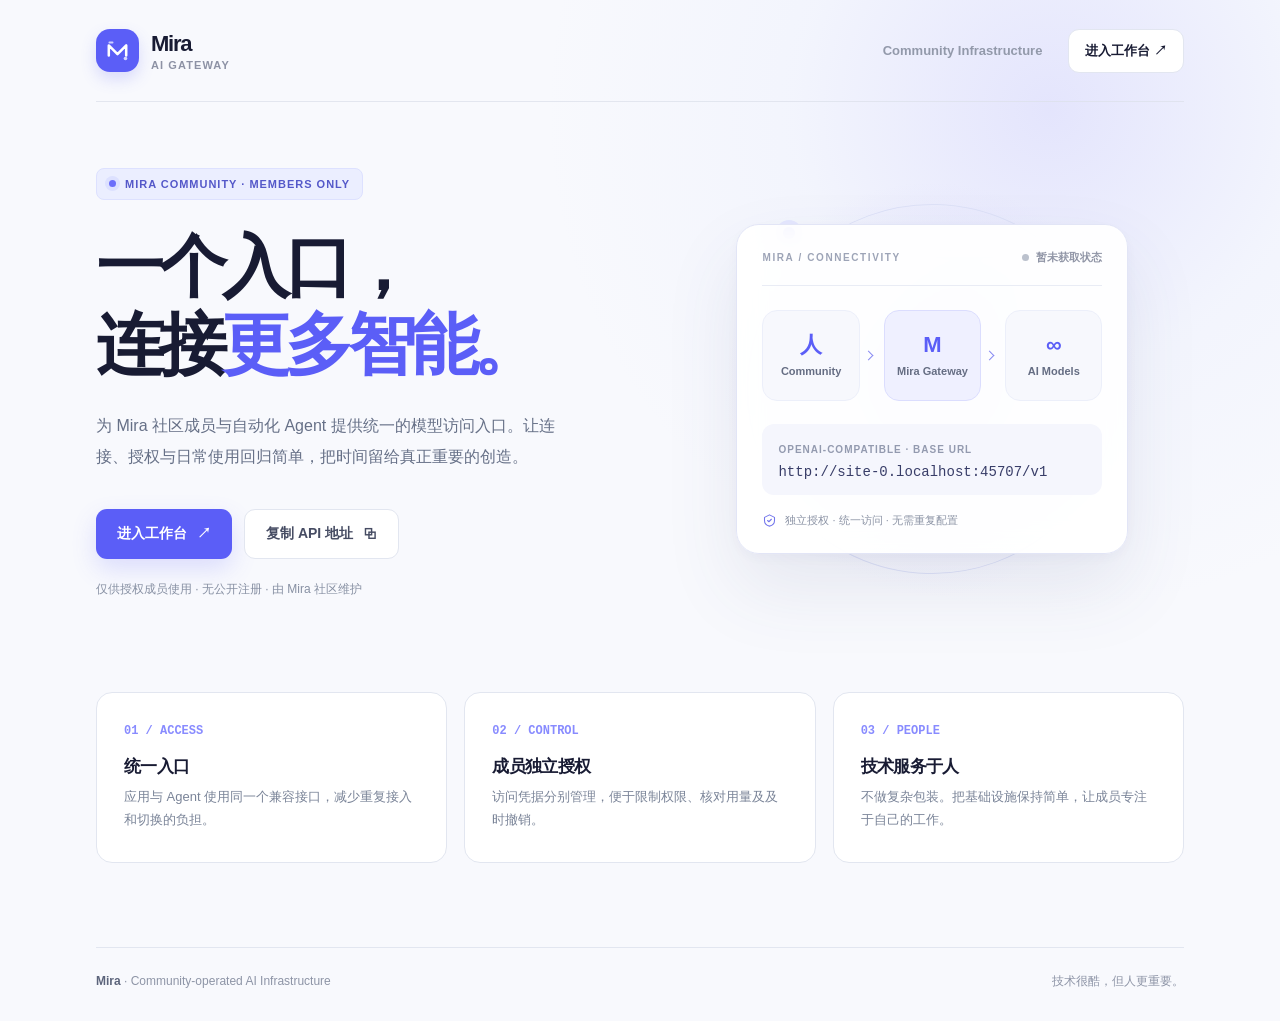
==== site/index.html @ a8c1aff8 "feat(site): add minimal Mira member gateway front page" ====
<!doctype html>
<html lang="zh-CN">
<head>
  <meta charset="utf-8">
  <meta name="viewport" content="width=device-width,initial-scale=1">
  <meta name="color-scheme" content="light">
  <meta name="theme-color" content="#F8F9FD">
  <meta name="description" content="Mira AI Gateway：面向 Mira 社区成员及自动化 Agent 的统一模型访问入口。">
  <title>Mira AI Gateway · 社区模型网关</title>
  <style>
    :root{color-scheme:light;--ink:#181B33;--muted:#667087;--accent:#5B5EF7;--line:#E2E6F0;--panel:#FFF;--bg:#F8F9FD}
    *{box-sizing:border-box}
    html{scroll-behavior:smooth}
    body{margin:0;min-width:320px;min-height:100vh;font-family:Inter,-apple-system,BlinkMacSystemFont,"PingFang SC","Microsoft YaHei",sans-serif;color:var(--ink);background:var(--bg);-webkit-font-smoothing:antialiased}
    a{color:inherit;text-decoration:none}
    button{font:inherit;cursor:pointer}
    .page{position:relative;overflow:hidden;min-height:100vh}
    .page:before{content:"";position:absolute;pointer-events:none;top:-440px;right:-320px;width:1100px;height:1100px;border-radius:50%;background:radial-gradient(circle,rgba(105,105,250,.14) 0,rgba(180,195,255,.08) 33%,transparent 65%)}
    .wrap{position:relative;max-width:1160px;margin:auto;padding:0 36px}
    header{height:102px;display:flex;align-items:center;justify-content:space-between;border-bottom:1px solid rgba(220,224,235,.75)}
    .brand{display:flex;align-items:center;gap:12px;font-weight:760;font-size:22px;letter-spacing:-.055em}
    .mark{width:43px;height:43px;display:grid;place-items:center;border-radius:14px;background:var(--accent);color:white;box-shadow:0 7px 16px rgba(91,94,247,.2)}
    .mark svg{height:29px;width:29px}
    .brand small{font-size:11px;letter-spacing:.10em;text-transform:uppercase;font-weight:700;color:#8D92A5;display:block;margin-top:2px}
    .nav{display:flex;align-items:center;gap:26px;font-size:13px;font-weight:650}
    .nav span{color:#9299AA}
    .nav a{border:1px solid var(--line);padding:12px 16px;border-radius:11px;background:#FFF;transition:box-shadow .2s}
    .nav a:hover{box-shadow:0 8px 25px rgba(30,42,96,.1)}
    .hero{display:grid;grid-template-columns:1.04fr .96fr;align-items:center;min-height:590px;padding-top:48px;padding-bottom:64px;gap:40px}
    .eyebrow{display:inline-flex;align-items:center;gap:9px;padding:9px 12px;background:#EBEEFF;color:#5458C9;border:1px solid #DDE1FF;border-radius:8px;font-size:11px;letter-spacing:.09em;font-weight:760;text-transform:uppercase}
    .eyebrow i{width:7px;height:7px;background:#6B6EFA;border-radius:50%;box-shadow:0 0 0 4px #DDE1FF}
    h1{font-size:clamp(46px,5.3vw,72px);font-weight:780;letter-spacing:-.075em;line-height:1.16;margin:28px 0 25px}
    h1 em{font-style:normal;color:var(--accent)}
    .intro{color:var(--muted);font-size:16px;line-height:1.95;max-width:490px;margin:0}
    .actions{display:flex;gap:12px;align-items:center;flex-wrap:wrap;margin-top:37px}
    .btn{display:inline-flex;align-items:center;justify-content:center;gap:10px;min-height:50px;padding:0 21px;border-radius:11px;font-size:14px;font-weight:680;transition:transform .2s,box-shadow .2s}
    .btn:hover{transform:translateY(-2px)}
    .primary{background:var(--accent);color:#FFF;box-shadow:0 10px 24px rgba(91,94,247,.18)}
    .secondary{background:#FFF;color:#464C63;border:1px solid var(--line)}
    .note{margin-top:22px;color:#8790A3;font-size:12px}
    .visual{position:relative;min-height:412px;display:grid;place-items:center}
    .halo{position:absolute;width:420px;height:420px;border-radius:50%;background:radial-gradient(circle,rgba(91,94,247,.14),rgba(176,167,246,.07) 50%,transparent 70%)}
    .orbit{position:absolute;border:1px solid #DDE1F7;border-radius:50%;width:370px;height:370px;transform:rotate(-20deg)}
    .orbit.two{width:280px;height:280px;border-style:dashed;border-color:#CCD4F0;transform:rotate(19deg)}
    .dot{position:absolute;width:12px;height:12px;border-radius:50%;background:#5B5EF7;top:44px;left:102px;box-shadow:0 0 0 7px #E5E7FF}
    .flowbox{position:relative;width:100%;max-width:392px;padding:25px;border:1px solid #E2E5F6;background:rgba(255,255,255,.92);box-shadow:0 35px 75px rgba(67,74,130,.10),0 4px 16px rgba(78,87,153,.04);border-radius:23px;backdrop-filter:blur(14px)}
    .flowtop{display:flex;justify-content:space-between;align-items:center;padding-bottom:20px;border-bottom:1px solid #E9ECF5}
    .micro{font-size:10px;font-weight:750;letter-spacing:.16em;color:#9DA4B7}
    .service{font-size:11px;font-weight:650;color:#358E77;display:flex;align-items:center;gap:7px}
    .service i{display:block;width:7px;height:7px;border-radius:50%;background:#46BCA0}
    .service.offline{color:#9095A6}.service.offline i{background:#BBC1CD}
    .network{display:flex;align-items:center;justify-content:space-between;margin-top:24px;gap:12px}
    .node{width:100px;min-height:91px;text-align:center;display:flex;flex-direction:column;align-items:center;justify-content:center;gap:9px;background:#F7F8FD;border:1px solid #ECEFFA;border-radius:15px;color:#656D83;font-size:11px;font-weight:650}
    .node strong{font-size:22px;color:var(--accent);font-weight:760;line-height:1}
    .connector{height:1px;background:linear-gradient(90deg,#BEC5FB,#8E90F7);flex:1;position:relative}
    .connector:after{content:"";width:6px;height:6px;transform:rotate(45deg);border-top:1px solid #898BF2;border-right:1px solid #898BF2;position:absolute;right:0;top:-3px}
    .flowlabel{margin-top:23px;background:#F5F6FD;border-radius:12px;padding:15px 16px}
    .flowlabel span{font-size:10px;font-weight:720;letter-spacing:.10em;color:#939AAF}
    .flowlabel code{display:block;font-size:14px;word-break:break-all;color:#383D68;margin-top:7px;font-family:ui-monospace,SFMono-Regular,Menlo,Monaco,monospace}
    .flowbottom{margin-top:18px;display:flex;align-items:center;gap:8px;color:#8B93A5;font-size:11px}
    .flowbottom svg{color:#7376EB}
    .section{display:grid;grid-template-columns:repeat(3,minmax(0,1fr));gap:17px;margin-bottom:84px}
    .feature{background:#FFF;border:1px solid var(--line);border-radius:16px;padding:27px 27px 30px;min-height:167px}
    .feature .num{font-family:ui-monospace,SFMono-Regular,Menlo,monospace;font-size:12px;font-weight:740;color:#888BFF}
    .feature h2{font-size:17px;font-weight:720;letter-spacing:-.04em;margin:17px 0 8px}
    .feature p{font-size:13px;color:#7A8498;line-height:1.75;margin:0}
    footer{border-top:1px solid var(--line);padding:25px 0 31px;display:flex;justify-content:space-between;gap:15px;align-items:center;font-size:12px;color:#8D94A6}
    footer strong{color:#5C647B;font-weight:700}
    .toast{position:fixed;bottom:28px;left:50%;transform:translate(-50%,16px);background:#232645;color:white;border-radius:10px;padding:11px 18px;font-size:13px;box-shadow:0 16px 36px rgba(30,35,80,.19);opacity:0;transition:.2s;pointer-events:none}
    .toast.show{opacity:1;transform:translate(-50%,0)}
    @media(max-width:930px){.hero{grid-template-columns:1fr;padding-top:64px;gap:0}.visual{min-height:420px}.section{margin-bottom:56px}}
    @media(max-width:640px){.wrap{padding:0 22px}header{height:82px}.brand{font-size:19px}.mark{width:39px;height:39px}.nav{gap:0}.nav span{display:none}.nav a{font-size:12px;padding:11px 13px}.hero{padding-top:58px;padding-bottom:15px;min-height:auto}.intro{font-size:14px}.visual{min-height:370px}.flowbox{max-width:350px;padding:18px}.halo{width:330px;height:330px}.orbit{width:320px;height:320px}.orbit.two{width:244px;height:244px}.section{grid-template-columns:1fr;gap:12px}.feature{min-height:auto;padding:20px 22px}.feature h2{margin-top:12px}footer{flex-direction:column;align-items:flex-start}}
    @media(prefers-reduced-motion:reduce){*{scroll-behavior:auto!important;transition:none!important}}
  </style>
</head>
<body>
  <div class="page">
    <div class="wrap">
      <header>
        <a class="brand" href="/" aria-label="Mira AI Gateway 首页">
          <span class="mark" aria-hidden="true">
            <svg viewBox="0 0 40 40" fill="none" xmlns="http://www.w3.org/2000/svg"><path d="M8 27V13L20 25L32 13V27" stroke="white" stroke-width="3.5" stroke-linecap="round" stroke-linejoin="round"/><path d="M9 9L13 9" stroke="#CECFFF" stroke-width="3" stroke-linecap="round"/><circle cx="31" cy="31" r="2.5" fill="#D6D7FF"/></svg>
          </span>
          <span>Mira <small>AI Gateway</small></span>
        </a>
        <nav class="nav" aria-label="导航"><span>Community Infrastructure</span><a href="/sign-in">进入工作台 ↗</a></nav>
      </header>
      <main>
        <section class="hero" aria-labelledby="hero-title">
          <div>
            <div class="eyebrow"><i aria-hidden="true"></i> MIRA COMMUNITY · MEMBERS ONLY</div>
            <h1 id="hero-title">一个入口，<br>连接<em>更多智能。</em></h1>
            <p class="intro">为 Mira 社区成员与自动化 Agent 提供统一的模型访问入口。让连接、授权与日常使用回归简单，把时间留给真正重要的创造。</p>
            <div class="actions">
              <a class="btn primary" href="/sign-in">进入工作台 <span aria-hidden="true">↗</span></a>
              <button class="btn secondary" type="button" id="copy-api" aria-label="复制 API Base URL">复制 API 地址 <span aria-hidden="true">⧉</span></button>
            </div>
            <p class="note">仅供授权成员使用 · 无公开注册 · 由 Mira 社区维护</p>
          </div>
          <div class="visual" aria-label="Mira 网关连接示意">
            <div class="halo" aria-hidden="true"></div><div class="orbit" aria-hidden="true"></div><div class="orbit two" aria-hidden="true"></div><div class="dot" aria-hidden="true"></div>
            <div class="flowbox">
              <div class="flowtop"><span class="micro">MIRA / CONNECTIVITY</span><span class="service offline" id="service-status"><i aria-hidden="true"></i><span>检测连接中</span></span></div>
              <div class="network">
                <div class="node"><strong>人</strong><span>Community</span></div>
                <div class="connector" aria-hidden="true"></div>
                <div class="node" style="background:#EFF0FF;border-color:#DBDDFE"><strong>M</strong><span>Mira Gateway</span></div>
                <div class="connector" aria-hidden="true"></div>
                <div class="node"><strong>∞</strong><span>AI Models</span></div>
              </div>
              <div class="flowlabel"><span>OPENAI-COMPATIBLE · BASE URL</span><code id="base-url">/v1</code></div>
              <div class="flowbottom">
                <svg width="15" height="15" viewBox="0 0 24 24" fill="none" aria-hidden="true"><path d="M12 3l8 4v5c0 5-3 8-8 9-5-1-8-4-8-9V7l8-4z" stroke="currentColor" stroke-width="1.7" stroke-linejoin="round"/><path d="m9 12 2 2 4-4" stroke="currentColor" stroke-width="1.7" stroke-linecap="round" stroke-linejoin="round"/></svg>
                独立授权 · 统一访问 · 无需重复配置
              </div>
            </div>
          </div>
        </section>
        <section class="section" aria-label="服务特点">
          <article class="feature"><span class="num">01 / ACCESS</span><h2>统一入口</h2><p>应用与 Agent 使用同一个兼容接口，减少重复接入和切换的负担。</p></article>
          <article class="feature"><span class="num">02 / CONTROL</span><h2>成员独立授权</h2><p>访问凭据分别管理，便于限制权限、核对用量及及时撤销。</p></article>
          <article class="feature"><span class="num">03 / PEOPLE</span><h2>技术服务于人</h2><p>不做复杂包装。把基础设施保持简单，让成员专注于自己的工作。</p></article>
        </section>
      </main>
      <footer><span><strong>Mira</strong> · Community-operated AI Infrastructure</span><span>技术很酷，但人更重要。</span></footer>
    </div>
  </div>
  <div class="toast" id="toast" role="status" aria-live="polite"></div>
  <script>
    (function () {
      var base = window.location.origin + '/v1';
      var code = document.getElementById('base-url');
      var btn = document.getElementById('copy-api');
      var toast = document.getElementById('toast');
      var status = document.getElementById('service-status');
      var timer;
      code.textContent = base;
      btn.addEventListener('click', async function () {
        try {
          await navigator.clipboard.writeText(base);
          toast.textContent = 'API 地址已复制';
        } catch (e) {
          toast.textContent = '请复制卡片中的 API 地址';
        }
        toast.classList.add('show');
        clearTimeout(timer);
        timer = setTimeout(function(){ toast.classList.remove('show'); }, 2200);
      });
      fetch('/api/status', {cache:'no-store', credentials:'omit'})
        .then(function(r){ if(!r.ok) throw Error('offline'); return r.json(); })
        .then(function(d){if(d.success!==true) throw Error('offline');status.classList.remove('offline');status.lastElementChild.textContent = '服务在线';})
        .catch(function(){status.classList.add('offline');status.lastElementChild.textContent = '暂未获取状态';});
    })();
  </script>
</body>
</html>
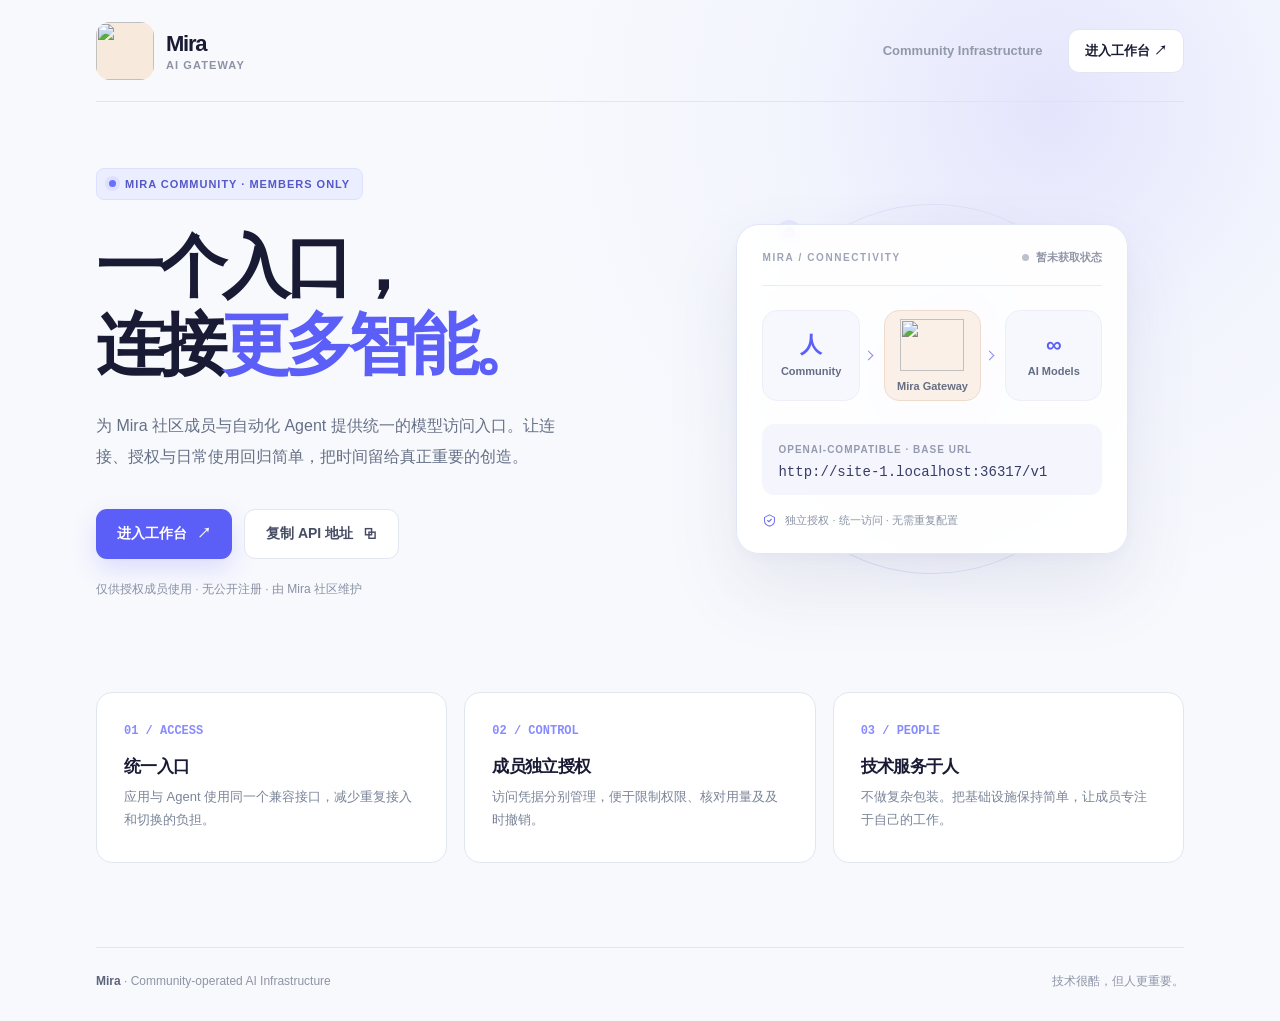
==== commit 1baf6dce: "fix(site): use official Mira logo asset in header, diagram, and favicon" ====
--- a/site/index.html
+++ b/site/index.html
@@ -6,6 +6,7 @@
   <meta name="color-scheme" content="light">
   <meta name="theme-color" content="#F8F9FD">
   <meta name="description" content="Mira AI Gateway：面向 Mira 社区成员及自动化 Agent 的统一模型访问入口。">
+  <link rel="icon" type="image/png" href="https://assets.tomz.io/images/mira-logo.png">
   <title>Mira AI Gateway · 社区模型网关</title>
   <style>
     :root{color-scheme:light;--ink:#181B33;--muted:#667087;--accent:#5B5EF7;--line:#E2E6F0;--panel:#FFF;--bg:#F8F9FD}
@@ -19,8 +20,9 @@
     .wrap{position:relative;max-width:1160px;margin:auto;padding:0 36px}
     header{height:102px;display:flex;align-items:center;justify-content:space-between;border-bottom:1px solid rgba(220,224,235,.75)}
     .brand{display:flex;align-items:center;gap:12px;font-weight:760;font-size:22px;letter-spacing:-.055em}
-    .mark{width:43px;height:43px;display:grid;place-items:center;border-radius:14px;background:var(--accent);color:white;box-shadow:0 7px 16px rgba(91,94,247,.2)}
-    .mark svg{height:29px;width:29px}
+    .mark{width:58px;height:58px;display:grid;place-items:center;border-radius:14px;background:#F7EADC;overflow:hidden;flex-shrink:0}
+    .mark img{display:block;width:100%;height:100%;object-fit:contain}
+    .node .gateway-logo{display:block;width:64px;height:52px;object-fit:contain}
     .brand small{font-size:11px;letter-spacing:.10em;text-transform:uppercase;font-weight:700;color:#8D92A5;display:block;margin-top:2px}
     .nav{display:flex;align-items:center;gap:26px;font-size:13px;font-weight:650}
     .nav span{color:#9299AA}
@@ -69,7 +71,7 @@
     .toast{position:fixed;bottom:28px;left:50%;transform:translate(-50%,16px);background:#232645;color:white;border-radius:10px;padding:11px 18px;font-size:13px;box-shadow:0 16px 36px rgba(30,35,80,.19);opacity:0;transition:.2s;pointer-events:none}
     .toast.show{opacity:1;transform:translate(-50%,0)}
     @media(max-width:930px){.hero{grid-template-columns:1fr;padding-top:64px;gap:0}.visual{min-height:420px}.section{margin-bottom:56px}}
-    @media(max-width:640px){.wrap{padding:0 22px}header{height:82px}.brand{font-size:19px}.mark{width:39px;height:39px}.nav{gap:0}.nav span{display:none}.nav a{font-size:12px;padding:11px 13px}.hero{padding-top:58px;padding-bottom:15px;min-height:auto}.intro{font-size:14px}.visual{min-height:370px}.flowbox{max-width:350px;padding:18px}.halo{width:330px;height:330px}.orbit{width:320px;height:320px}.orbit.two{width:244px;height:244px}.section{grid-template-columns:1fr;gap:12px}.feature{min-height:auto;padding:20px 22px}.feature h2{margin-top:12px}footer{flex-direction:column;align-items:flex-start}}
+    @media(max-width:640px){.wrap{padding:0 22px}header{height:82px}.brand{font-size:19px}.mark{width:51px;height:51px}.nav{gap:0}.nav span{display:none}.nav a{font-size:12px;padding:11px 13px}.hero{padding-top:58px;padding-bottom:15px;min-height:auto}.intro{font-size:14px}.visual{min-height:370px}.flowbox{max-width:350px;padding:18px}.halo{width:330px;height:330px}.orbit{width:320px;height:320px}.orbit.two{width:244px;height:244px}.section{grid-template-columns:1fr;gap:12px}.feature{min-height:auto;padding:20px 22px}.feature h2{margin-top:12px}footer{flex-direction:column;align-items:flex-start}}
     @media(prefers-reduced-motion:reduce){*{scroll-behavior:auto!important;transition:none!important}}
   </style>
 </head>
@@ -79,7 +81,7 @@
       <header>
         <a class="brand" href="/" aria-label="Mira AI Gateway 首页">
           <span class="mark" aria-hidden="true">
-            <svg viewBox="0 0 40 40" fill="none" xmlns="http://www.w3.org/2000/svg"><path d="M8 27V13L20 25L32 13V27" stroke="white" stroke-width="3.5" stroke-linecap="round" stroke-linejoin="round"/><path d="M9 9L13 9" stroke="#CECFFF" stroke-width="3" stroke-linecap="round"/><circle cx="31" cy="31" r="2.5" fill="#D6D7FF"/></svg>
+            <img src="https://assets.tomz.io/images/mira-logo.png" alt="" width="58" height="58" loading="eager">
           </span>
           <span>Mira <small>AI Gateway</small></span>
         </a>
@@ -104,7 +106,7 @@
               <div class="network">
                 <div class="node"><strong>人</strong><span>Community</span></div>
                 <div class="connector" aria-hidden="true"></div>
-                <div class="node" style="background:#EFF0FF;border-color:#DBDDFE"><strong>M</strong><span>Mira Gateway</span></div>
+                <div class="node" style="background:#FAF0E8;border-color:#EEDBCD"><img class="gateway-logo" src="https://assets.tomz.io/images/mira-logo.png" width="64" height="52" alt="" loading="lazy"><span>Mira Gateway</span></div>
                 <div class="connector" aria-hidden="true"></div>
                 <div class="node"><strong>∞</strong><span>AI Models</span></div>
               </div>
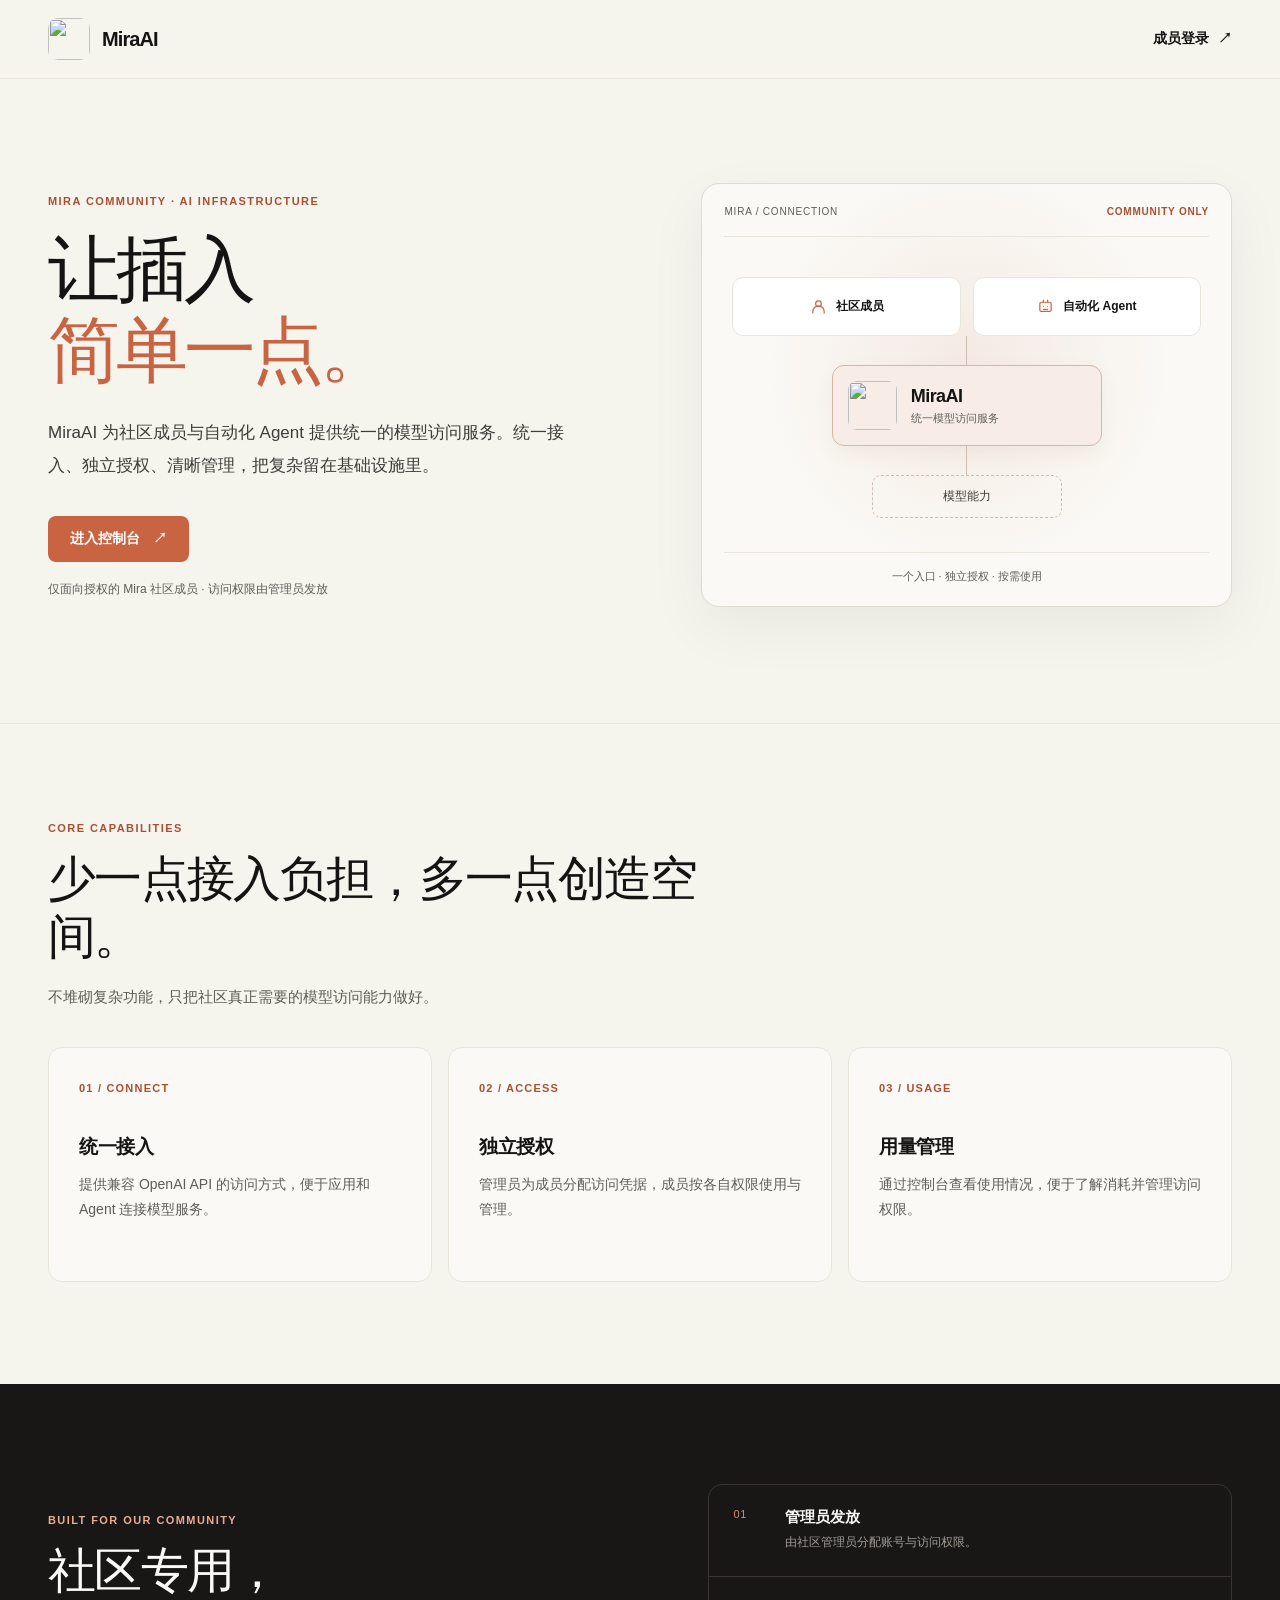
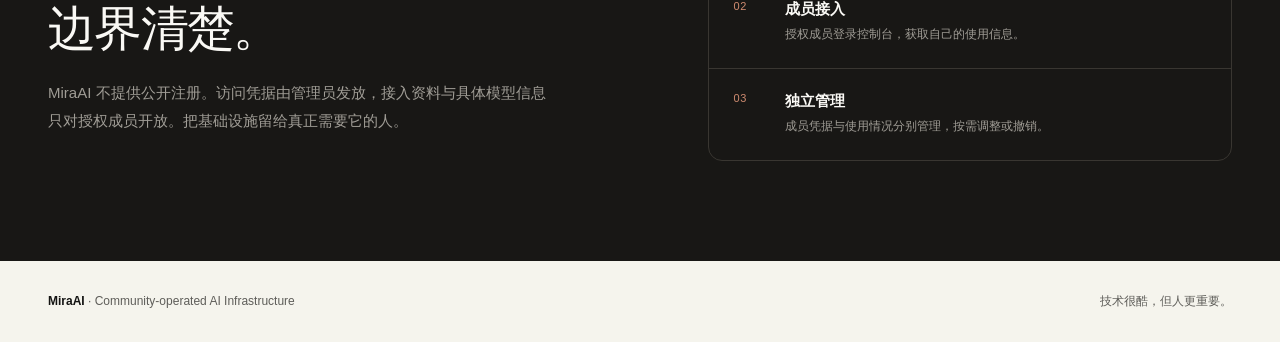
==== commit 66235138: "feat(site): align MiraAI landing with Folio visual language" ====
--- a/site/index.html
+++ b/site/index.html
@@ -4,155 +4,213 @@
   <meta charset="utf-8">
   <meta name="viewport" content="width=device-width,initial-scale=1">
   <meta name="color-scheme" content="light">
-  <meta name="theme-color" content="#F8F9FD">
-  <meta name="description" content="Mira AI Gateway：面向 Mira 社区成员及自动化 Agent 的统一模型访问入口。">
+  <meta name="theme-color" content="#f5f4ed">
+  <meta name="description" content="MiraAI 是面向 Mira 社区成员与自动化 Agent 的统一模型访问服务。让插入简单一点。">
   <link rel="icon" type="image/png" href="https://assets.tomz.io/images/mira-logo.png">
-  <title>Mira AI Gateway · 社区模型网关</title>
+  <title>MiraAI · 让插入简单一点。</title>
   <style>
-    :root{color-scheme:light;--ink:#181B33;--muted:#667087;--accent:#5B5EF7;--line:#E2E6F0;--panel:#FFF;--bg:#F8F9FD}
-    *{box-sizing:border-box}
-    html{scroll-behavior:smooth}
-    body{margin:0;min-width:320px;min-height:100vh;font-family:Inter,-apple-system,BlinkMacSystemFont,"PingFang SC","Microsoft YaHei",sans-serif;color:var(--ink);background:var(--bg);-webkit-font-smoothing:antialiased}
-    a{color:inherit;text-decoration:none}
-    button{font:inherit;cursor:pointer}
-    .page{position:relative;overflow:hidden;min-height:100vh}
-    .page:before{content:"";position:absolute;pointer-events:none;top:-440px;right:-320px;width:1100px;height:1100px;border-radius:50%;background:radial-gradient(circle,rgba(105,105,250,.14) 0,rgba(180,195,255,.08) 33%,transparent 65%)}
-    .wrap{position:relative;max-width:1160px;margin:auto;padding:0 36px}
-    header{height:102px;display:flex;align-items:center;justify-content:space-between;border-bottom:1px solid rgba(220,224,235,.75)}
-    .brand{display:flex;align-items:center;gap:12px;font-weight:760;font-size:22px;letter-spacing:-.055em}
-    .mark{width:58px;height:58px;display:grid;place-items:center;border-radius:14px;background:#F7EADC;overflow:hidden;flex-shrink:0}
-    .mark img{display:block;width:100%;height:100%;object-fit:contain}
-    .node .gateway-logo{display:block;width:64px;height:52px;object-fit:contain}
-    .brand small{font-size:11px;letter-spacing:.10em;text-transform:uppercase;font-weight:700;color:#8D92A5;display:block;margin-top:2px}
-    .nav{display:flex;align-items:center;gap:26px;font-size:13px;font-weight:650}
-    .nav span{color:#9299AA}
-    .nav a{border:1px solid var(--line);padding:12px 16px;border-radius:11px;background:#FFF;transition:box-shadow .2s}
-    .nav a:hover{box-shadow:0 8px 25px rgba(30,42,96,.1)}
-    .hero{display:grid;grid-template-columns:1.04fr .96fr;align-items:center;min-height:590px;padding-top:48px;padding-bottom:64px;gap:40px}
-    .eyebrow{display:inline-flex;align-items:center;gap:9px;padding:9px 12px;background:#EBEEFF;color:#5458C9;border:1px solid #DDE1FF;border-radius:8px;font-size:11px;letter-spacing:.09em;font-weight:760;text-transform:uppercase}
-    .eyebrow i{width:7px;height:7px;background:#6B6EFA;border-radius:50%;box-shadow:0 0 0 4px #DDE1FF}
-    h1{font-size:clamp(46px,5.3vw,72px);font-weight:780;letter-spacing:-.075em;line-height:1.16;margin:28px 0 25px}
-    h1 em{font-style:normal;color:var(--accent)}
-    .intro{color:var(--muted);font-size:16px;line-height:1.95;max-width:490px;margin:0}
-    .actions{display:flex;gap:12px;align-items:center;flex-wrap:wrap;margin-top:37px}
-    .btn{display:inline-flex;align-items:center;justify-content:center;gap:10px;min-height:50px;padding:0 21px;border-radius:11px;font-size:14px;font-weight:680;transition:transform .2s,box-shadow .2s}
-    .btn:hover{transform:translateY(-2px)}
-    .primary{background:var(--accent);color:#FFF;box-shadow:0 10px 24px rgba(91,94,247,.18)}
-    .secondary{background:#FFF;color:#464C63;border:1px solid var(--line)}
-    .note{margin-top:22px;color:#8790A3;font-size:12px}
-    .visual{position:relative;min-height:412px;display:grid;place-items:center}
-    .halo{position:absolute;width:420px;height:420px;border-radius:50%;background:radial-gradient(circle,rgba(91,94,247,.14),rgba(176,167,246,.07) 50%,transparent 70%)}
-    .orbit{position:absolute;border:1px solid #DDE1F7;border-radius:50%;width:370px;height:370px;transform:rotate(-20deg)}
-    .orbit.two{width:280px;height:280px;border-style:dashed;border-color:#CCD4F0;transform:rotate(19deg)}
-    .dot{position:absolute;width:12px;height:12px;border-radius:50%;background:#5B5EF7;top:44px;left:102px;box-shadow:0 0 0 7px #E5E7FF}
-    .flowbox{position:relative;width:100%;max-width:392px;padding:25px;border:1px solid #E2E5F6;background:rgba(255,255,255,.92);box-shadow:0 35px 75px rgba(67,74,130,.10),0 4px 16px rgba(78,87,153,.04);border-radius:23px;backdrop-filter:blur(14px)}
-    .flowtop{display:flex;justify-content:space-between;align-items:center;padding-bottom:20px;border-bottom:1px solid #E9ECF5}
-    .micro{font-size:10px;font-weight:750;letter-spacing:.16em;color:#9DA4B7}
-    .service{font-size:11px;font-weight:650;color:#358E77;display:flex;align-items:center;gap:7px}
-    .service i{display:block;width:7px;height:7px;border-radius:50%;background:#46BCA0}
-    .service.offline{color:#9095A6}.service.offline i{background:#BBC1CD}
-    .network{display:flex;align-items:center;justify-content:space-between;margin-top:24px;gap:12px}
-    .node{width:100px;min-height:91px;text-align:center;display:flex;flex-direction:column;align-items:center;justify-content:center;gap:9px;background:#F7F8FD;border:1px solid #ECEFFA;border-radius:15px;color:#656D83;font-size:11px;font-weight:650}
-    .node strong{font-size:22px;color:var(--accent);font-weight:760;line-height:1}
-    .connector{height:1px;background:linear-gradient(90deg,#BEC5FB,#8E90F7);flex:1;position:relative}
-    .connector:after{content:"";width:6px;height:6px;transform:rotate(45deg);border-top:1px solid #898BF2;border-right:1px solid #898BF2;position:absolute;right:0;top:-3px}
-    .flowlabel{margin-top:23px;background:#F5F6FD;border-radius:12px;padding:15px 16px}
-    .flowlabel span{font-size:10px;font-weight:720;letter-spacing:.10em;color:#939AAF}
-    .flowlabel code{display:block;font-size:14px;word-break:break-all;color:#383D68;margin-top:7px;font-family:ui-monospace,SFMono-Regular,Menlo,Monaco,monospace}
-    .flowbottom{margin-top:18px;display:flex;align-items:center;gap:8px;color:#8B93A5;font-size:11px}
-    .flowbottom svg{color:#7376EB}
-    .section{display:grid;grid-template-columns:repeat(3,minmax(0,1fr));gap:17px;margin-bottom:84px}
-    .feature{background:#FFF;border:1px solid var(--line);border-radius:16px;padding:27px 27px 30px;min-height:167px}
-    .feature .num{font-family:ui-monospace,SFMono-Regular,Menlo,monospace;font-size:12px;font-weight:740;color:#888BFF}
-    .feature h2{font-size:17px;font-weight:720;letter-spacing:-.04em;margin:17px 0 8px}
-    .feature p{font-size:13px;color:#7A8498;line-height:1.75;margin:0}
-    footer{border-top:1px solid var(--line);padding:25px 0 31px;display:flex;justify-content:space-between;gap:15px;align-items:center;font-size:12px;color:#8D94A6}
-    footer strong{color:#5C647B;font-weight:700}
-    .toast{position:fixed;bottom:28px;left:50%;transform:translate(-50%,16px);background:#232645;color:white;border-radius:10px;padding:11px 18px;font-size:13px;box-shadow:0 16px 36px rgba(30,35,80,.19);opacity:0;transition:.2s;pointer-events:none}
-    .toast.show{opacity:1;transform:translate(-50%,0)}
-    @media(max-width:930px){.hero{grid-template-columns:1fr;padding-top:64px;gap:0}.visual{min-height:420px}.section{margin-bottom:56px}}
-    @media(max-width:640px){.wrap{padding:0 22px}header{height:82px}.brand{font-size:19px}.mark{width:51px;height:51px}.nav{gap:0}.nav span{display:none}.nav a{font-size:12px;padding:11px 13px}.hero{padding-top:58px;padding-bottom:15px;min-height:auto}.intro{font-size:14px}.visual{min-height:370px}.flowbox{max-width:350px;padding:18px}.halo{width:330px;height:330px}.orbit{width:320px;height:320px}.orbit.two{width:244px;height:244px}.section{grid-template-columns:1fr;gap:12px}.feature{min-height:auto;padding:20px 22px}.feature h2{margin-top:12px}footer{flex-direction:column;align-items:flex-start}}
-    @media(prefers-reduced-motion:reduce){*{scroll-behavior:auto!important;transition:none!important}}
+    :root {
+      color-scheme: light;
+      --primary: #c96442;
+      --primary-active: #a95034;
+      --ink: #141413;
+      --body: #3d3d3a;
+      --muted: #5e5d59;
+      --hairline: #e8e6dc;
+      --canvas: #f5f4ed;
+      --surface: #faf9f5;
+      --soft: #e8e6dc;
+      --dark: #181715;
+      --dark-elevated: #252320;
+      --on-dark: #faf9f5;
+      --on-dark-muted: #a09d96;
+      --font-display: Georgia, "Iowan Old Style", "Songti SC", "Noto Serif CJK SC", serif;
+      --font-body: -apple-system, BlinkMacSystemFont, "Segoe UI", "PingFang SC", "Microsoft YaHei", sans-serif;
+    }
+    * { box-sizing: border-box; }
+    html { scroll-behavior: smooth; }
+    body { margin: 0; min-width: 320px; background: var(--canvas); color: var(--ink); font-family: var(--font-body); -webkit-font-smoothing: antialiased; }
+    a { color: inherit; text-decoration: none; }
+    a:focus-visible { outline: 3px solid var(--primary); outline-offset: 4px; }
+    .container { width: min(1184px, calc(100% - 88px)); margin-inline: auto; }
+    .eyebrow { font-size: 11px; font-weight: 700; letter-spacing: .13em; color: var(--primary-active); text-transform: uppercase; }
+    .site-header { border-bottom: 1px solid var(--hairline); }
+    .site-header__inner { height: 78px; display: flex; align-items: center; justify-content: space-between; gap: 24px; }
+    .brand { display: inline-flex; align-items: center; gap: 12px; font-size: 20px; font-weight: 730; letter-spacing: -.045em; }
+    .brand__logo { width: 42px; height: 42px; display: block; border-radius: 10px; background: var(--canvas); object-fit: contain; }
+    .header-link { display: inline-flex; align-items: center; gap: 9px; padding: 10px 0; font-size: 14px; font-weight: 600; }
+    .header-link:hover { color: var(--primary-active); }
+    .hero { display: grid; grid-template-columns: minmax(0, 1fr) minmax(350px, .92fr); align-items: center; gap: clamp(32px, 6vw, 92px); padding-block: 104px 116px; }
+    .hero__copy { max-width: 610px; }
+    .hero h1 { margin: 21px 0 24px; font-family: var(--font-display); font-size: clamp(52px, 5.6vw, 80px); font-weight: 500; letter-spacing: -.055em; line-height: 1.13; }
+    .hero h1 span { color: var(--primary); }
+    .hero__intro { max-width: 525px; margin: 0; color: var(--body); font-size: 17px; line-height: 1.95; }
+    .hero__actions { display: flex; align-items: center; gap: 16px; margin-top: 34px; }
+    .button { display: inline-flex; min-height: 46px; align-items: center; justify-content: center; gap: 13px; padding: 0 22px; border-radius: 8px; background: var(--primary); color: #fff; font-size: 14px; font-weight: 620; transition: background .16s ease, transform .16s ease; }
+    .button:hover { background: var(--primary-active); transform: translateY(-1px); }
+    .hero__access { margin: 17px 0 0; color: var(--muted); font-size: 12px; line-height: 1.7; }
+    .diagram { position: relative; isolation: isolate; padding: 22px; overflow: hidden; border: 1px solid #dedbd1; border-radius: 18px; background: var(--surface); box-shadow: 0 20px 60px rgba(42, 36, 25, .055); }
+    .diagram:before { content: ""; position: absolute; inset: 0; z-index: -1; background: radial-gradient(circle at 50% 44%, rgba(201,100,66,.105), transparent 57%); }
+    .diagram__head { display: flex; justify-content: space-between; align-items: center; gap: 12px; padding-bottom: 19px; border-bottom: 1px solid var(--hairline); font-size: 10px; letter-spacing: .08em; color: var(--muted); }
+    .diagram__head strong { color: var(--primary-active); font-weight: 650; }
+    .diagram__body { padding: 40px 8px 34px; display: flex; flex-direction: column; align-items: center; }
+    .diagram__sources { width: 100%; display: grid; grid-template-columns: repeat(2,minmax(0,1fr)); gap: 12px; }
+    .diagram__node { display: flex; align-items: center; justify-content: center; gap: 9px; min-height: 59px; border: 1px solid var(--hairline); border-radius: 11px; background: #fff; font-size: 12px; font-weight: 600; }
+    .diagram__node svg { width: 17px; height: 17px; color: var(--primary); }
+    .diagram__stem { width: 1px; height: 29px; background: #cdbeb3; }
+    .diagram__core { display: flex; align-items: center; gap: 14px; width: min(100%, 270px); padding: 15px; border: 1px solid #d7b6a4; border-radius: 12px; background: #f8ede6; box-shadow: 0 8px 20px rgba(122,79,53,.06); }
+    .diagram__core img { display: block; width: 49px; height: 49px; flex: none; border-radius: 9px; object-fit: contain; }
+    .diagram__core strong { display: block; font-size: 18px; letter-spacing: -.03em; }
+    .diagram__core small { display: block; margin-top: 4px; font-size: 11px; color: var(--muted); }
+    .diagram__target { min-width: 190px; padding: 12px 22px; border: 1px dashed #cdbeb3; border-radius: 9px; text-align: center; color: var(--body); font-size: 12px; }
+    .diagram__foot { padding-top: 16px; border-top: 1px solid var(--hairline); font-size: 11px; color: var(--muted); text-align: center; }
+    .capabilities { border-top: 1px solid var(--hairline); padding-block: 94px 102px; }
+    .section-heading { max-width: 690px; }
+    .section-heading h2, .private__copy h2 { margin: 14px 0 0; font-family: var(--font-display); font-size: clamp(34px, 3.8vw, 48px); font-weight: 500; letter-spacing: -.035em; line-height: 1.2; }
+    .section-heading p { max-width: 580px; margin: 18px 0 0; color: var(--muted); font-size: 15px; line-height: 1.8; }
+    .capabilities__grid { display: grid; grid-template-columns: repeat(3,minmax(0,1fr)); gap: 16px; margin-top: 37px; }
+    .capability { min-height: 235px; padding: 30px; border: 1px solid var(--hairline); border-radius: 14px; background: var(--surface); }
+    .capability__number { font-size: 11px; font-weight: 650; letter-spacing: .11em; color: var(--primary-active); }
+    .capability h3 { margin: 38px 0 12px; font-size: 19px; font-weight: 650; letter-spacing: -.025em; }
+    .capability p { margin: 0; color: var(--muted); font-size: 14px; line-height: 1.75; }
+    .private { background: var(--dark); color: var(--on-dark); }
+    .private__inner { display: grid; grid-template-columns: minmax(0,1fr) minmax(330px, .9fr); align-items: center; gap: clamp(30px, 6vw, 92px); padding-block: 100px; }
+    .private__copy .eyebrow { color: #e9ac92; }
+    .private__copy p { max-width: 500px; margin: 22px 0 0; color: var(--on-dark-muted); font-size: 15px; line-height: 1.85; }
+    .private__steps { overflow: hidden; border: 1px solid #393631; border-radius: 14px; }
+    .private__step { display: grid; grid-template-columns: 38px minmax(0,1fr); align-items: start; gap: 13px; padding: 23px 25px; }
+    .private__step + .private__step { border-top: 1px solid #393631; }
+    .private__step > span { color: #cf8b70; font-size: 11px; letter-spacing: .05em; }
+    .private__step strong { display: block; font-size: 15px; font-weight: 610; }
+    .private__step p { margin: 6px 0 0; color: var(--on-dark-muted); font-size: 12px; line-height: 1.65; }
+    .site-footer { background: var(--canvas); }
+    .site-footer__inner { display: flex; justify-content: space-between; align-items: center; gap: 18px; padding-block: 32px; color: var(--muted); font-size: 12px; }
+    .site-footer__inner strong { color: var(--ink); }
+    @media(max-width: 980px) {
+      .hero, .private__inner { grid-template-columns: minmax(0,1fr); }
+      .hero { padding-block: 78px 86px; }
+      .hero__copy { max-width: 700px; }
+      .diagram { width: min(100%, 590px); }
+      .private__inner { padding-block: 78px; }
+    }
+    @media(max-width: 700px) {
+      .container { width: calc(100% - 40px); }
+      .site-header__inner { height: 68px; }
+      .brand { font-size: 18px; }
+      .brand__logo { width: 36px; height: 36px; }
+      .header-link { font-size: 13px; }
+      .hero { gap: 46px; padding-block: 64px 74px; }
+      .hero h1 { font-size: clamp(46px, 11vw, 64px); }
+      .hero__intro { font-size: 15px; }
+      .diagram { padding: 16px; }
+      .diagram__body { padding: 28px 0 23px; }
+      .diagram__node { gap: 5px; font-size: 11px; }
+      .capabilities { padding-block: 70px; }
+      .capabilities__grid { grid-template-columns: 1fr; gap: 12px; margin-top: 28px; }
+      .capability { min-height: 0; padding: 24px; }
+      .capability h3 { margin-top: 19px; }
+      .private__inner { padding-block: 70px; }
+      .site-footer__inner { align-items: flex-start; flex-direction: column; gap: 9px; }
+    }
+    @media(prefers-reduced-motion: reduce) {
+      html { scroll-behavior: auto; }
+      .button { transition: none; }
+    }
   </style>
 </head>
 <body>
-  <div class="page">
-    <div class="wrap">
-      <header>
-        <a class="brand" href="/" aria-label="Mira AI Gateway 首页">
-          <span class="mark" aria-hidden="true">
-            <img src="https://assets.tomz.io/images/mira-logo.png" alt="" width="58" height="58" loading="eager">
-          </span>
-          <span>Mira <small>AI Gateway</small></span>
-        </a>
-        <nav class="nav" aria-label="导航"><span>Community Infrastructure</span><a href="/sign-in">进入工作台 ↗</a></nav>
-      </header>
-      <main>
-        <section class="hero" aria-labelledby="hero-title">
-          <div>
-            <div class="eyebrow"><i aria-hidden="true"></i> MIRA COMMUNITY · MEMBERS ONLY</div>
-            <h1 id="hero-title">一个入口，<br>连接<em>更多智能。</em></h1>
-            <p class="intro">为 Mira 社区成员与自动化 Agent 提供统一的模型访问入口。让连接、授权与日常使用回归简单，把时间留给真正重要的创造。</p>
-            <div class="actions">
-              <a class="btn primary" href="/sign-in">进入工作台 <span aria-hidden="true">↗</span></a>
-              <button class="btn secondary" type="button" id="copy-api" aria-label="复制 API Base URL">复制 API 地址 <span aria-hidden="true">⧉</span></button>
+  <header class="site-header">
+    <div class="container site-header__inner">
+      <a class="brand" href="/" aria-label="MiraAI 首页">
+        <img class="brand__logo" src="https://assets.tomz.io/images/mira-logo.png" width="42" height="42" alt="">
+        <span>MiraAI</span>
+      </a>
+      <nav aria-label="主导航">
+        <a class="header-link" href="/sign-in">成员登录 <span aria-hidden="true">↗</span></a>
+      </nav>
+    </div>
+  </header>
+  <main>
+    <section class="container hero" aria-labelledby="hero-title">
+      <div class="hero__copy">
+        <span class="eyebrow">MIRA COMMUNITY · AI INFRASTRUCTURE</span>
+        <h1 id="hero-title">让插入<br><span>简单一点。</span></h1>
+        <p class="hero__intro">MiraAI 为社区成员与自动化 Agent 提供统一的模型访问服务。统一接入、独立授权、清晰管理，把复杂留在基础设施里。</p>
+        <div class="hero__actions">
+          <a class="button" href="/sign-in">进入控制台 <span aria-hidden="true">↗</span></a>
+        </div>
+        <p class="hero__access">仅面向授权的 Mira 社区成员 · 访问权限由管理员发放</p>
+      </div>
+      <div class="diagram" role="img" aria-label="社区成员与自动化 Agent 通过 MiraAI 连接模型能力的示意图">
+        <div class="diagram__head"><span>MIRA / CONNECTION</span><strong>COMMUNITY ONLY</strong></div>
+        <div class="diagram__body">
+          <div class="diagram__sources">
+            <div class="diagram__node">
+              <svg viewBox="0 0 24 24" fill="none" stroke="currentColor" stroke-width="1.7" stroke-linecap="round" stroke-linejoin="round" aria-hidden="true"><circle cx="12" cy="8" r="4"/><path d="M4 21v-2a8 8 0 0 1 16 0v2"/></svg>
+              <span>社区成员</span>
             </div>
-            <p class="note">仅供授权成员使用 · 无公开注册 · 由 Mira 社区维护</p>
-          </div>
-          <div class="visual" aria-label="Mira 网关连接示意">
-            <div class="halo" aria-hidden="true"></div><div class="orbit" aria-hidden="true"></div><div class="orbit two" aria-hidden="true"></div><div class="dot" aria-hidden="true"></div>
-            <div class="flowbox">
-              <div class="flowtop"><span class="micro">MIRA / CONNECTIVITY</span><span class="service offline" id="service-status"><i aria-hidden="true"></i><span>检测连接中</span></span></div>
-              <div class="network">
-                <div class="node"><strong>人</strong><span>Community</span></div>
-                <div class="connector" aria-hidden="true"></div>
-                <div class="node" style="background:#FAF0E8;border-color:#EEDBCD"><img class="gateway-logo" src="https://assets.tomz.io/images/mira-logo.png" width="64" height="52" alt="" loading="lazy"><span>Mira Gateway</span></div>
-                <div class="connector" aria-hidden="true"></div>
-                <div class="node"><strong>∞</strong><span>AI Models</span></div>
-              </div>
-              <div class="flowlabel"><span>OPENAI-COMPATIBLE · BASE URL</span><code id="base-url">/v1</code></div>
-              <div class="flowbottom">
-                <svg width="15" height="15" viewBox="0 0 24 24" fill="none" aria-hidden="true"><path d="M12 3l8 4v5c0 5-3 8-8 9-5-1-8-4-8-9V7l8-4z" stroke="currentColor" stroke-width="1.7" stroke-linejoin="round"/><path d="m9 12 2 2 4-4" stroke="currentColor" stroke-width="1.7" stroke-linecap="round" stroke-linejoin="round"/></svg>
-                独立授权 · 统一访问 · 无需重复配置
-              </div>
+            <div class="diagram__node">
+              <svg viewBox="0 0 24 24" fill="none" stroke="currentColor" stroke-width="1.7" stroke-linecap="round" stroke-linejoin="round" aria-hidden="true"><rect x="4" y="6" width="16" height="13" rx="2"/><path d="M9 6V3m6 3V3M9 12h.01M15 12h.01M9 16h6"/></svg>
+              <span>自动化 Agent</span>
             </div>
           </div>
-        </section>
-        <section class="section" aria-label="服务特点">
-          <article class="feature"><span class="num">01 / ACCESS</span><h2>统一入口</h2><p>应用与 Agent 使用同一个兼容接口，减少重复接入和切换的负担。</p></article>
-          <article class="feature"><span class="num">02 / CONTROL</span><h2>成员独立授权</h2><p>访问凭据分别管理，便于限制权限、核对用量及及时撤销。</p></article>
-          <article class="feature"><span class="num">03 / PEOPLE</span><h2>技术服务于人</h2><p>不做复杂包装。把基础设施保持简单，让成员专注于自己的工作。</p></article>
-        </section>
-      </main>
-      <footer><span><strong>Mira</strong> · Community-operated AI Infrastructure</span><span>技术很酷，但人更重要。</span></footer>
+          <div class="diagram__stem" aria-hidden="true"></div>
+          <div class="diagram__core">
+            <img src="https://assets.tomz.io/images/mira-logo.png" width="49" height="49" alt="">
+            <div><strong>MiraAI</strong><small>统一模型访问服务</small></div>
+          </div>
+          <div class="diagram__stem" aria-hidden="true"></div>
+          <div class="diagram__target">模型能力</div>
+        </div>
+        <div class="diagram__foot">一个入口 · 独立授权 · 按需使用</div>
+      </div>
+    </section>
+    <section class="capabilities" aria-labelledby="capabilities-title">
+      <div class="container">
+        <div class="section-heading">
+          <span class="eyebrow">CORE CAPABILITIES</span>
+          <h2 id="capabilities-title">少一点接入负担，多一点创造空间。</h2>
+          <p>不堆砌复杂功能，只把社区真正需要的模型访问能力做好。</p>
+        </div>
+        <div class="capabilities__grid">
+          <article class="capability">
+            <span class="capability__number">01 / CONNECT</span>
+            <h3>统一接入</h3>
+            <p>提供兼容 OpenAI API 的访问方式，便于应用和 Agent 连接模型服务。</p>
+          </article>
+          <article class="capability">
+            <span class="capability__number">02 / ACCESS</span>
+            <h3>独立授权</h3>
+            <p>管理员为成员分配访问凭据，成员按各自权限使用与管理。</p>
+          </article>
+          <article class="capability">
+            <span class="capability__number">03 / USAGE</span>
+            <h3>用量管理</h3>
+            <p>通过控制台查看使用情况，便于了解消耗并管理访问权限。</p>
+          </article>
+        </div>
+      </div>
+    </section>
+    <section class="private" aria-labelledby="private-title">
+      <div class="container private__inner">
+        <div class="private__copy">
+          <span class="eyebrow">BUILT FOR OUR COMMUNITY</span>
+          <h2 id="private-title">社区专用，<br>边界清楚。</h2>
+          <p>MiraAI 不提供公开注册。访问凭据由管理员发放，接入资料与具体模型信息只对授权成员开放。把基础设施留给真正需要它的人。</p>
+        </div>
+        <div class="private__steps" aria-label="MiraAI 社区访问方式">
+          <div class="private__step"><span>01</span><div><strong>管理员发放</strong><p>由社区管理员分配账号与访问权限。</p></div></div>
+          <div class="private__step"><span>02</span><div><strong>成员接入</strong><p>授权成员登录控制台，获取自己的使用信息。</p></div></div>
+          <div class="private__step"><span>03</span><div><strong>独立管理</strong><p>成员凭据与使用情况分别管理，按需调整或撤销。</p></div></div>
+        </div>
+      </div>
+    </section>
+  </main>
+  <footer class="site-footer">
+    <div class="container site-footer__inner">
+      <span><strong>MiraAI</strong> · Community-operated AI Infrastructure</span>
+      <span>技术很酷，但人更重要。</span>
     </div>
-  </div>
-  <div class="toast" id="toast" role="status" aria-live="polite"></div>
-  <script>
-    (function () {
-      var base = window.location.origin + '/v1';
-      var code = document.getElementById('base-url');
-      var btn = document.getElementById('copy-api');
-      var toast = document.getElementById('toast');
-      var status = document.getElementById('service-status');
-      var timer;
-      code.textContent = base;
-      btn.addEventListener('click', async function () {
-        try {
-          await navigator.clipboard.writeText(base);
-          toast.textContent = 'API 地址已复制';
-        } catch (e) {
-          toast.textContent = '请复制卡片中的 API 地址';
-        }
-        toast.classList.add('show');
-        clearTimeout(timer);
-        timer = setTimeout(function(){ toast.classList.remove('show'); }, 2200);
-      });
-      fetch('/api/status', {cache:'no-store', credentials:'omit'})
-        .then(function(r){ if(!r.ok) throw Error('offline'); return r.json(); })
-        .then(function(d){if(d.success!==true) throw Error('offline');status.classList.remove('offline');status.lastElementChild.textContent = '服务在线';})
-        .catch(function(){status.classList.add('offline');status.lastElementChild.textContent = '暂未获取状态';});
-    })();
-  </script>
+  </footer>
 </body>
 </html>
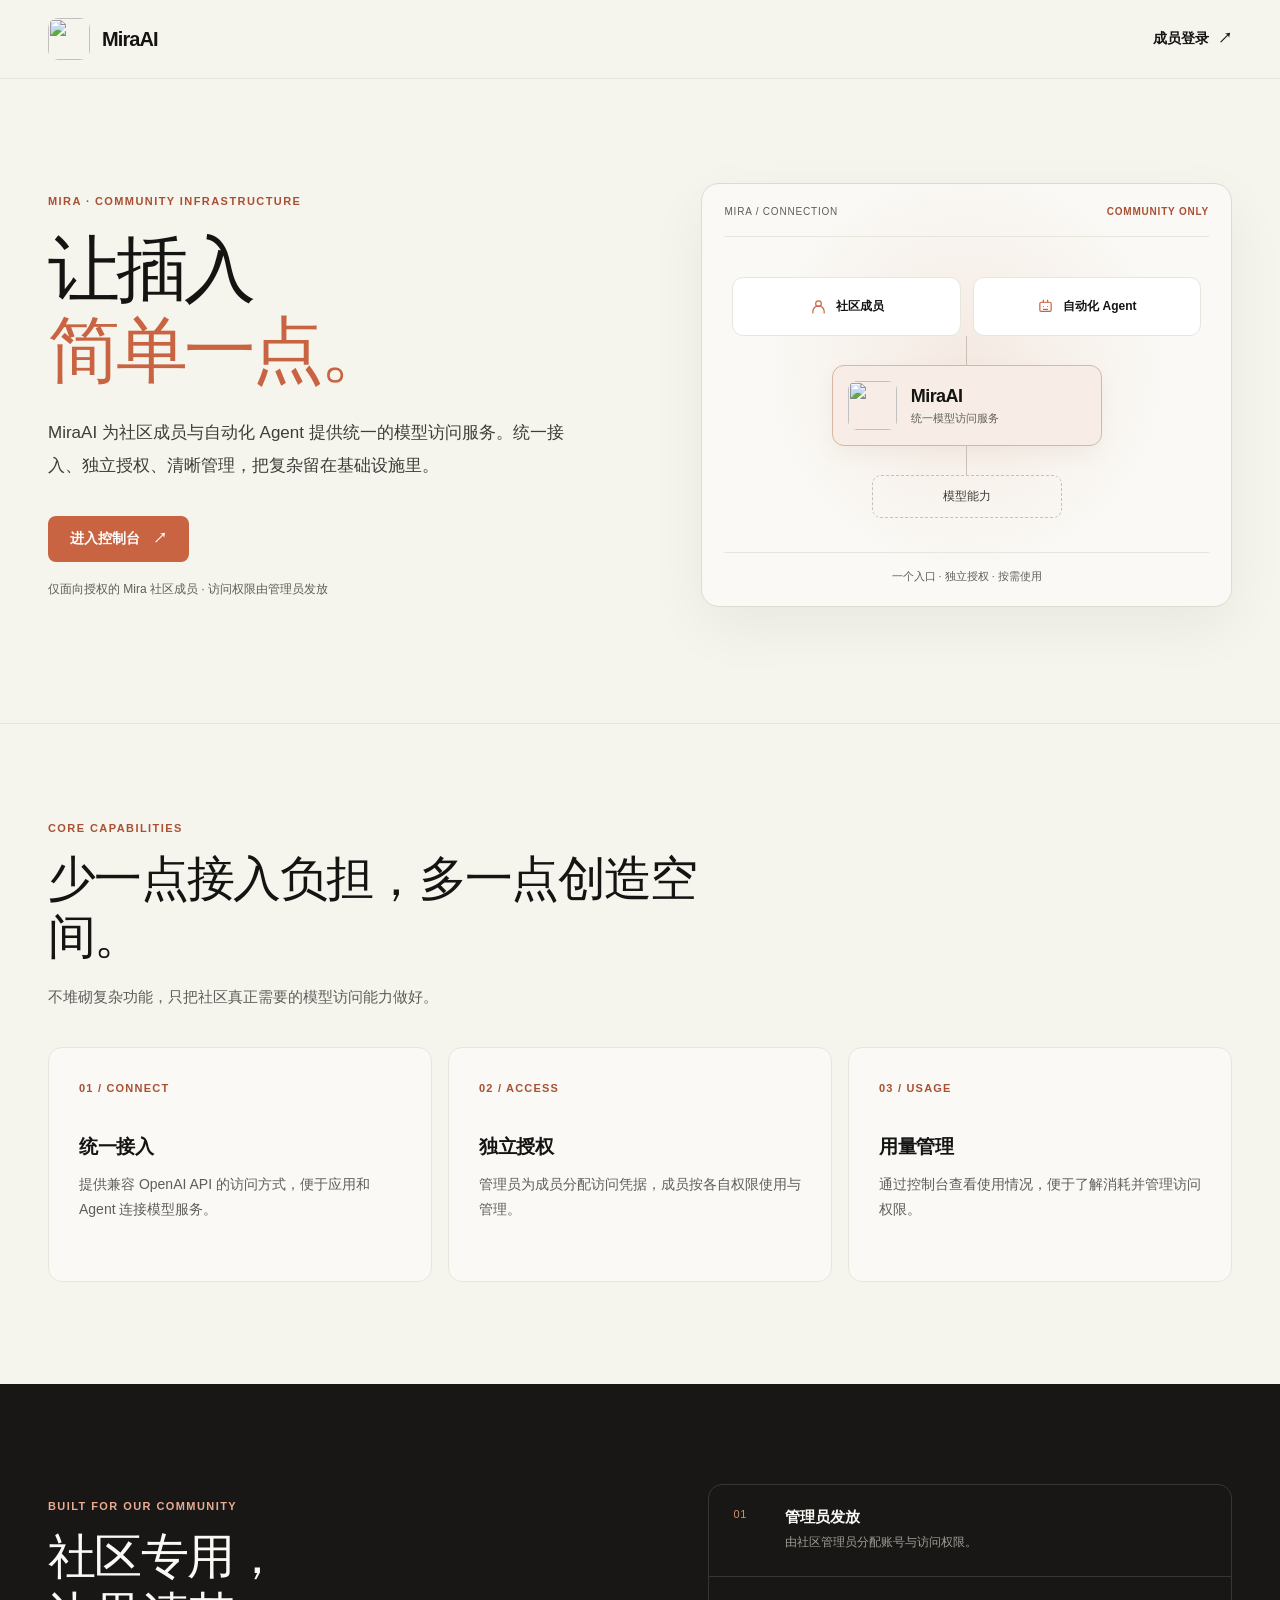
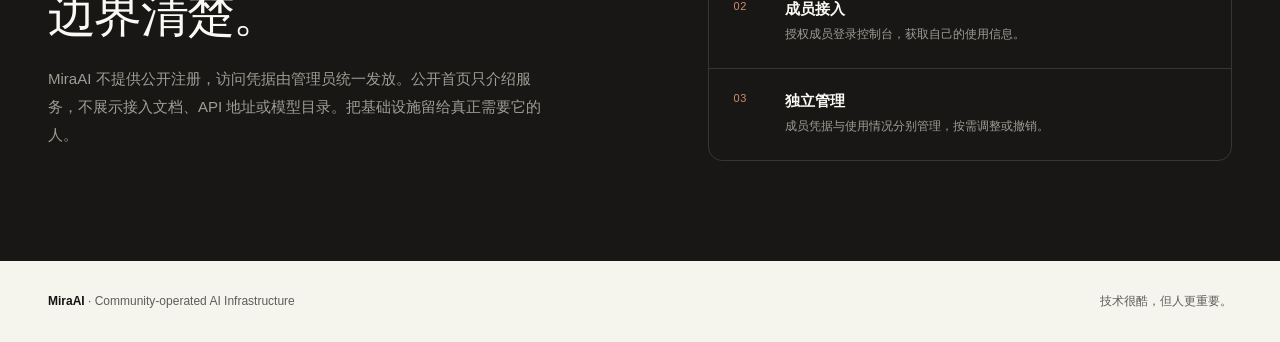
==== commit 2390c726: "fix(site): keep gateway smoke identity and clarify member-only scope" ====
--- a/site/index.html
+++ b/site/index.html
@@ -5,7 +5,7 @@
   <meta name="viewport" content="width=device-width,initial-scale=1">
   <meta name="color-scheme" content="light">
   <meta name="theme-color" content="#f5f4ed">
-  <meta name="description" content="MiraAI 是面向 Mira 社区成员与自动化 Agent 的统一模型访问服务。让插入简单一点。">
+  <meta name="description" content="MiraAI（Mira AI Gateway）是面向 Mira 社区成员与自动化 Agent 的统一模型访问服务。让插入简单一点。">
   <link rel="icon" type="image/png" href="https://assets.tomz.io/images/mira-logo.png">
   <title>MiraAI · 让插入简单一点。</title>
   <style>
@@ -133,7 +133,7 @@
   <main>
     <section class="container hero" aria-labelledby="hero-title">
       <div class="hero__copy">
-        <span class="eyebrow">MIRA COMMUNITY · AI INFRASTRUCTURE</span>
+        <span class="eyebrow">MIRA · Community Infrastructure</span>
         <h1 id="hero-title">让插入<br><span>简单一点。</span></h1>
         <p class="hero__intro">MiraAI 为社区成员与自动化 Agent 提供统一的模型访问服务。统一接入、独立授权、清晰管理，把复杂留在基础设施里。</p>
         <div class="hero__actions">
@@ -196,7 +196,7 @@
         <div class="private__copy">
           <span class="eyebrow">BUILT FOR OUR COMMUNITY</span>
           <h2 id="private-title">社区专用，<br>边界清楚。</h2>
-          <p>MiraAI 不提供公开注册。访问凭据由管理员发放，接入资料与具体模型信息只对授权成员开放。把基础设施留给真正需要它的人。</p>
+          <p>MiraAI 不提供公开注册，访问凭据由管理员统一发放。公开首页只介绍服务，不展示接入文档、API 地址或模型目录。把基础设施留给真正需要它的人。</p>
         </div>
         <div class="private__steps" aria-label="MiraAI 社区访问方式">
           <div class="private__step"><span>01</span><div><strong>管理员发放</strong><p>由社区管理员分配账号与访问权限。</p></div></div>
